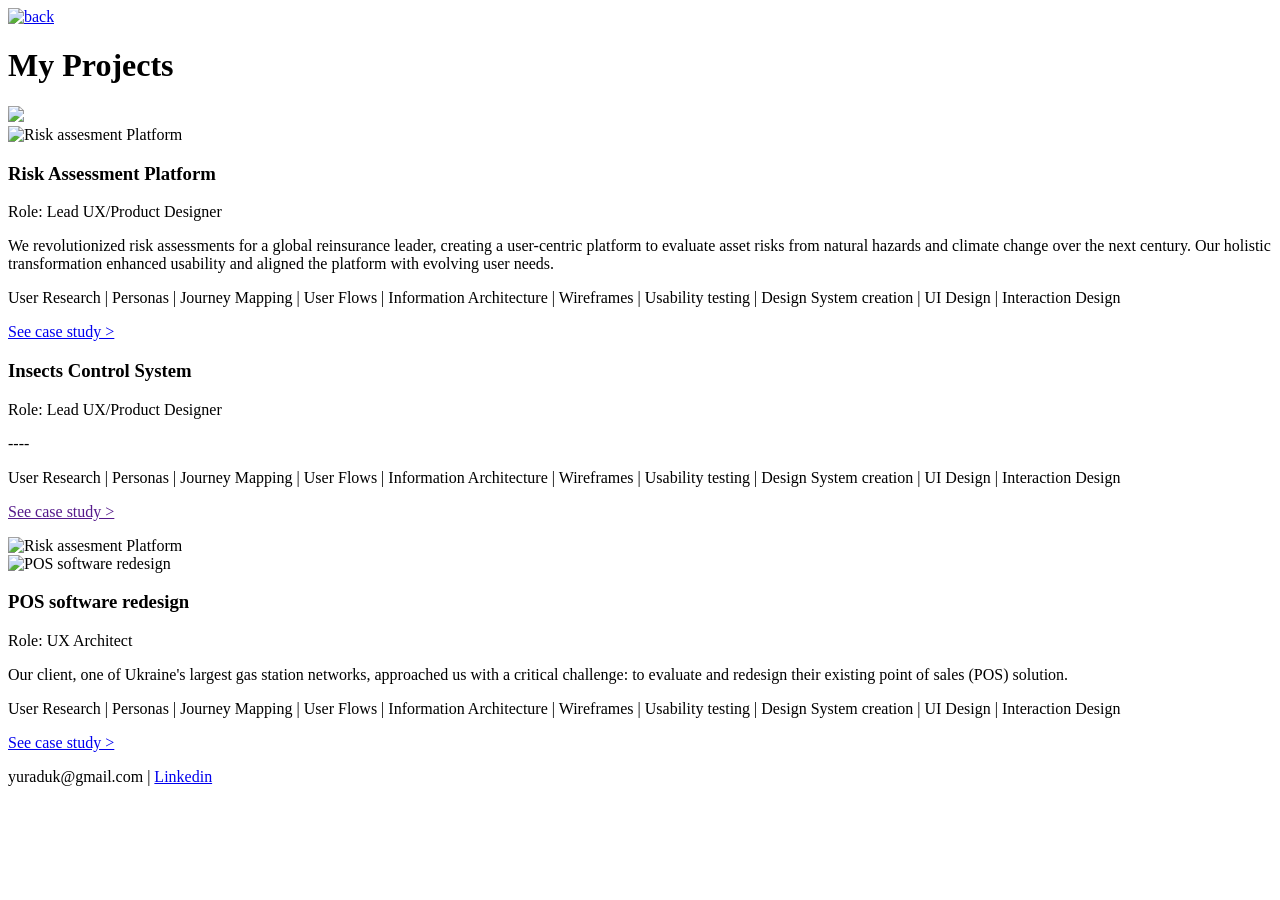
==== gallery.html @ f80f22b8 "Add files via upload" ====
<!DOCTYPE html>
<html lang="en">
<head>
    <meta charset="UTF-8">
    <meta name="viewport" content="width=device-width, initial-scale=1.0">
    <meta http-equiv="Cache-Control" content="no-cache, no-store, must-revalidate">
    <meta http-equiv="Pragma" content="no-cache">
    <meta http-equiv="Expires" content="0">
    <title>Basic HTML Page</title>
    <link rel="stylesheet" href="css/styles.css">
    <link href="https://fonts.googleapis.com/css2?family=Open+Sans:wght@400;700&display=swap" rel="stylesheet">

</head>
<body>
    <div class="header">
        <div class="row">
            <div class="title">
                <a href="index.html">
                    <img src="/img/icon_arrow.svg" alt="back">
                </a>
                <h1>My Projects</h1>
            </div>
            <img class="logo" src="/img/logo.svg">
        </div>    
            
        <!--<div class="row">
            <h4>
                Role:  <br/><br/>
                Tools:
            </h4>
            <h4>
                Lead UX Designer<br/><br/>
                User Research | Personas | Journey Mapping | User Flows | Information Architecture | <br/>Wireframes | Usability testing | Design System creation | UI Design | Interaction Design
            </h4>
        </div>-->
        
    </div>
    <div class="main-container">
        <div class="gallery">
            <div class="project" id="Risk Assesment">
                <div class="preview">
                    <img src="img/riskassesmentpreview.png" alt="Risk assesment Platform">
                </div>
                <div class="description"> <div></div>
                    <h3>Risk Assessment Platform</h3>
                    <span class="caption">Role: Lead UX/Product Designer</span> 
                    <p>We revolutionized risk assessments for a global reinsurance leader, creating a user-centric platform to evaluate asset risks from natural hazards and climate change over the next century. Our holistic transformation enhanced usability and aligned the platform with evolving user needs.</p>
                    <p class="caption"> User Research | Personas | Journey Mapping | User Flows | Information Architecture | Wireframes | Usability testing | Design System creation | UI Design | Interaction Design</p>
                    <p><a href="riskassesment.html">See case study ></a></p>
                </div>
            </div>
            <div class="project" id="Insect Control">
                <div class="description">
                    <h3>Insects Control System</h3>
                    <span class="caption">Role: Lead UX/Product Designer</span> 
                    <p>----</p>
                    <p class="caption"> User Research | Personas | Journey Mapping | User Flows | Information Architecture | Wireframes | Usability testing | Design System creation | UI Design | Interaction Design</p>
                    <p><a href="">See case study ></a></p>
                </div>
                <div class="preview">
                    <img src="img/insectcontrolpreview.png" alt="Risk assesment Platform">
                </div>
            </div>
            <div class="project" id="Risk Assesment">
                <div class="preview">
                    <img src="img/pocpreview.png" alt="POS software redesign">
                </div>
                <div class="description">
                    <h3>POS software redesign</h3>
                    <span class="caption">Role: UX Architect</span> 
                    <p>Our client, one of Ukraine's largest gas station networks, approached us with a critical challenge: to evaluate and redesign their existing point of sales (POS) solution.</p>
                    <p class="caption"> User Research | Personas | Journey Mapping | User Flows | Information Architecture | Wireframes | Usability testing | Design System creation | UI Design | Interaction Design</p>
                    <p><a href="riskassesment.html">See case study ></a></p>
                </div>
            </div>
            
        </div>
    </div>
    <footer>
        <p class="caption">yuraduk@gmail.com | <a href="https://www.linkedin.com/in/iuriiduk/">Linkedin</a></p>
    </footer>
</body>
</html>
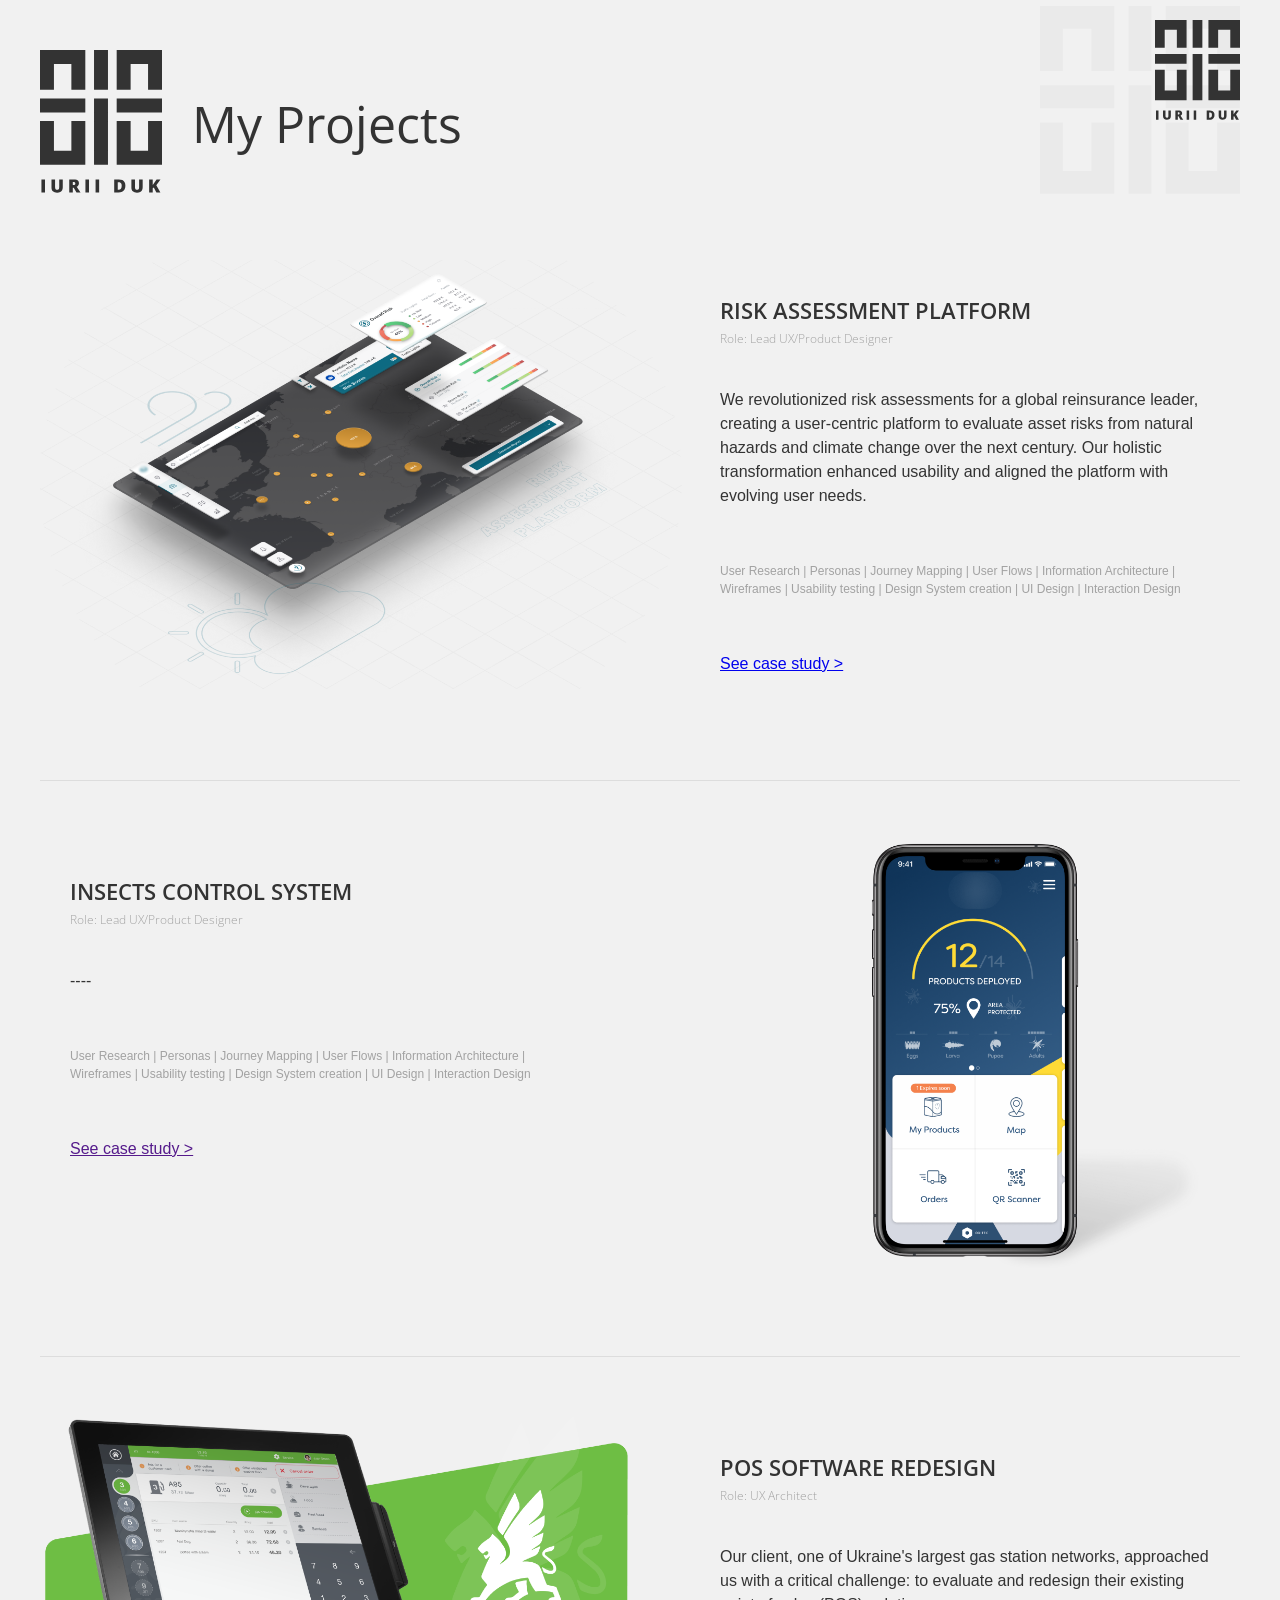
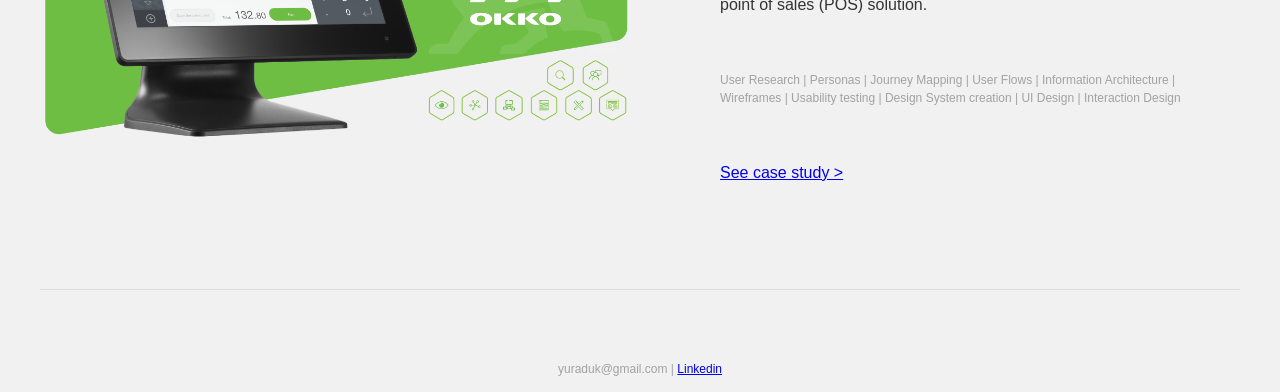
==== commit d778a3ba: "wer" ====
--- a/gallery.html
+++ b/gallery.html
@@ -16,7 +16,7 @@
         <div class="row">
             <div class="title">
                 <a href="index.html">
-                    <img src="/img/icon_arrow.svg" alt="back">
+                    <img src="img/logo.svg" alt="back">
                 </a>
                 <h1>My Projects</h1>
             </div>
--- a/css/styles.css
+++ b/css/styles.css
@@ -0,0 +1,388 @@
+/* Simple CSS Reset */
+* {
+    margin: 0;
+    padding: 0;
+    box-sizing: border-box;
+}
+
+/* Variables*/
+:root {
+    --primary-color: #333;
+    --secondary-color: #666;
+    --text-secondary: #A2A2A2;
+    --bg-color: #F1F1F1;
+    --link-color: #1891E8;
+    --sp40: 40px;
+    --sp80: 80px;
+    --sp300: 300px;
+}
+
+/* Text styles */
+
+h1, h2, h3, h4 {
+    font-family: 'Open Sans', sans-serif;
+}
+
+p, caption {
+    font-family: Helvetica, sans-serif;
+}
+
+p {
+    margin: 0 0 14px 0;
+    font-weight: lighter;
+    line-height: 24px;
+    font-size: 16px;
+}
+
+h1 {
+    font-size: 50px;
+    font-weight: normal;
+}
+
+h2 {
+    font-size: 40px;
+    font-weight: bold;
+    text-transform:uppercase;
+}
+
+h3 {
+    font-size: 22px;
+    font-weight:600;
+    text-transform:uppercase;
+    line-height: 40px;
+}
+.prjdsc h3 {
+    margin-bottom: 40px;
+}
+
+h4 {
+    font-size: 14px;
+    font-weight: normal;
+    color: var(--text-secondary);
+}
+
+.caption {
+    font-size: 12px;
+    font-weight: lighter;
+    color: var(--text-secondary);
+    line-height: 18px;
+}
+
+.button {
+    display: inline-block;
+    text-align: center;
+    padding: 10px;
+    background-color: var(--primary-color);
+    color: var(--bg-color);
+    text-decoration: none;
+    border: solid var(--secondary-color);
+}
+.button:hover {
+    text-decoration: none;
+    background-color: #ddd;
+    color: var(--primary-color);
+    border: solid var(--secondary-color);
+}
+
+/*--------MODIFYERS----------*/
+.row{
+    display: flex;
+    flex-direction: row;
+}
+.cloumn{
+    display: flex;
+    flex-direction: column;
+}
+.centerv{
+    display: flex;
+    align-items: center;
+}
+.centerh{
+    display: flex;
+    justify-content: center;
+}
+.centert{
+    text-align: center;
+}
+footer {
+    margin-top: 70px;
+    margin-bottom: 10px;
+}
+.space {
+    display: block;
+    height: 24px;
+}
+.w730{
+    width: 730px;
+}
+
+
+/*------------TEMP-------------*/
+/*div {
+    background-color: #ff000020;
+}*/
+
+/* BLOCK STYLES */
+html, body {
+height: 100%;
+margin: 0;
+}
+
+body {
+    font-family: 'Open Sans', sans-serif;
+    font-size: 14px;
+    font-weight: normal;
+    background-color: var(--bg-color);
+    color: var(--primary-color);
+    display: grid;
+    place-items: center;
+    width: 100%;
+    
+}
+
+.main-container {
+    display: flex;
+    justify-content: center;
+    align-items: center;
+    flex-direction: column;
+    width: 100%;
+    height: 100%;
+    max-width: 1200px;
+}
+
+.twocolumn {
+    width: 100%;
+    display: flex;
+    flex-direction: row;
+    justify-content: space-between;
+}
+.twocolumn > div {
+    width: 50%;
+    margin-right: 50px;
+}
+.twocolumn > div:last-child {
+    margin-left: 50px;
+    margin-right: 0px;
+}
+
+/* ------- MAIN PAGE -----*/
+.intro {
+    display: flex;
+    flex-direction: column;
+    width: 800px;
+    height: 100%;
+    align-items: center;
+    justify-content: center;
+    padding-top: 100px;
+    background-image: url('../img/symbol.svg');
+    background-position: right;
+    background-repeat: no-repeat;
+    
+}
+.brand {
+    width: 100%;
+    align-items: center;
+    display: flex;
+    justify-content:space-between;
+    height: 400px;
+}
+.brand p {
+    font-size: 30px;
+    text-align: right;
+    padding-left: 100px;
+}
+.brand .bold {
+    font-family: 'Open Sans', sans-serif;
+    font-size: 60px;
+    font-weight: bold;
+    line-height: 70px;
+}
+
+.pb {
+    margin-top: 40px;
+    padding: 20px;
+    width: 380px;
+
+}
+
+
+
+/*----------PROJECT DESCRIPTION WRAPPER ---------------*/
+.prjdsc{
+    /*border: #333 solid;*/   
+}
+.prjdsc > .block1 {
+    margin-bottom: var(--sp300);
+}
+.prjdsc > .block1:last-child {
+    margin-bottom: 0px;
+}
+
+
+
+/*---PROJECT DESCRIPTION BLOCKS -----*/
+.block1 {
+    display: flex;
+    flex-direction: column;
+    /*border: #1891E8 solid;*/
+}
+.block1 > .block2 {
+    margin-bottom: var(--sp80);
+}
+
+.block1 > .block2:last-child {
+    margin-bottom: 0px;
+}
+.block2 {
+    /*border: violet solid;*/
+}
+
+
+
+
+/* ---- SECTION TITLE STYLE ---- */
+.sectiontitle {
+    display: flex;
+    flex-direction:column;
+    justify-content: space-between;
+    align-items: center;
+}
+.sectiontitle h2 {
+    text-align: center;
+    margin-bottom: var(--sp40);
+}
+.secdetails h3{
+    margin-bottom: 0px;
+}
+.sectiontitle .secdetails{
+    display: flex;
+    flex-direction: row;
+    justify-content: space-between;
+    align-items: center;
+    width: 100%;
+}
+.sectiontitle .secdetails .leftside {
+    width: 400px;
+}
+.sectiontitle .secdetails .rightside {
+    width: 400px;
+    text-align: right;
+}
+.sectiontitle .sectiondescription {
+    text-align: center;
+    margin-top: var(--sp40);
+    width: 730px;
+}
+
+
+/*---SCROLL CONTAINER---*/
+.scroll-container {
+    width: 100%;
+    height: 500px;
+    max-width: 1200px;
+    overflow: hidden;
+    scroll-behavior: auto;
+    white-space: nowrap;
+    cursor: grab;
+    position: relative;
+}
+.content {
+    position: absolute; /* Абсолютне позиціонування */
+    top: 0;
+    left: 0;
+    width: 100%; /* Ширина контенту, що перевищує межі контейнера */
+    height: 300px; /* Висота контенту, що перевищує межі контейнера */
+}
+
+
+
+
+/*--------- Product Specific -- Risk management---*/
+.users {
+    
+    border: solid #333;
+   
+    width: 400px;
+    display: flex;
+    flex-direction: row;
+}
+.users p {
+    white-space: normal;
+    width: 600px;
+    padding-right: var(--sp40);
+}
+.users img {
+    white-space:normal;
+    width: 927px;
+
+}
+
+
+
+/* ---------GALLERY------------*/
+.header {
+    display: flex;
+    flex-direction: column;
+    align-items: top;
+    width: 100%;
+    max-width: 1200px;
+    background-image: url(../img/symbol.svg);
+    background-position: right;
+    background-size: 200px;
+    background-repeat:no-repeat;
+    padding-top: 20px;
+    height:200px;
+}
+.header .title {
+    width: 100%;
+    display: flex;
+    flex-direction: row;
+    align-items: center;
+    margin-bottom: 10px;
+}
+.header a{
+    padding-right: 30px;
+    padding-top: 30px;
+    padding-bottom: 30px;
+}
+.header a:hover{
+   background-color: var(--text-secondary);
+}
+.header .logo{
+    height: 100px;
+    align-items: center;
+}
+.header h4 {
+    margin-right: 0px;
+    margin-left: 74px;
+    margin-bottom: 20px;
+}
+
+.gallery div:hover {
+    background-color: #ebebeb;
+}
+
+.gallery .project {
+    display: flex;
+    width: 100%;
+    border-bottom: solid 1px #ddd;
+    padding-top: 60px;
+    padding-bottom: 60px;
+}
+
+.project .preview img {
+    width:650px;
+}
+
+.project .description {
+    padding: 30px;
+    width: 100%;
+    display: flex;
+    flex-direction: column;
+    justify-content: top;
+}
+
+.project .description p {
+    margin-top: var(--sp40);
+}
+
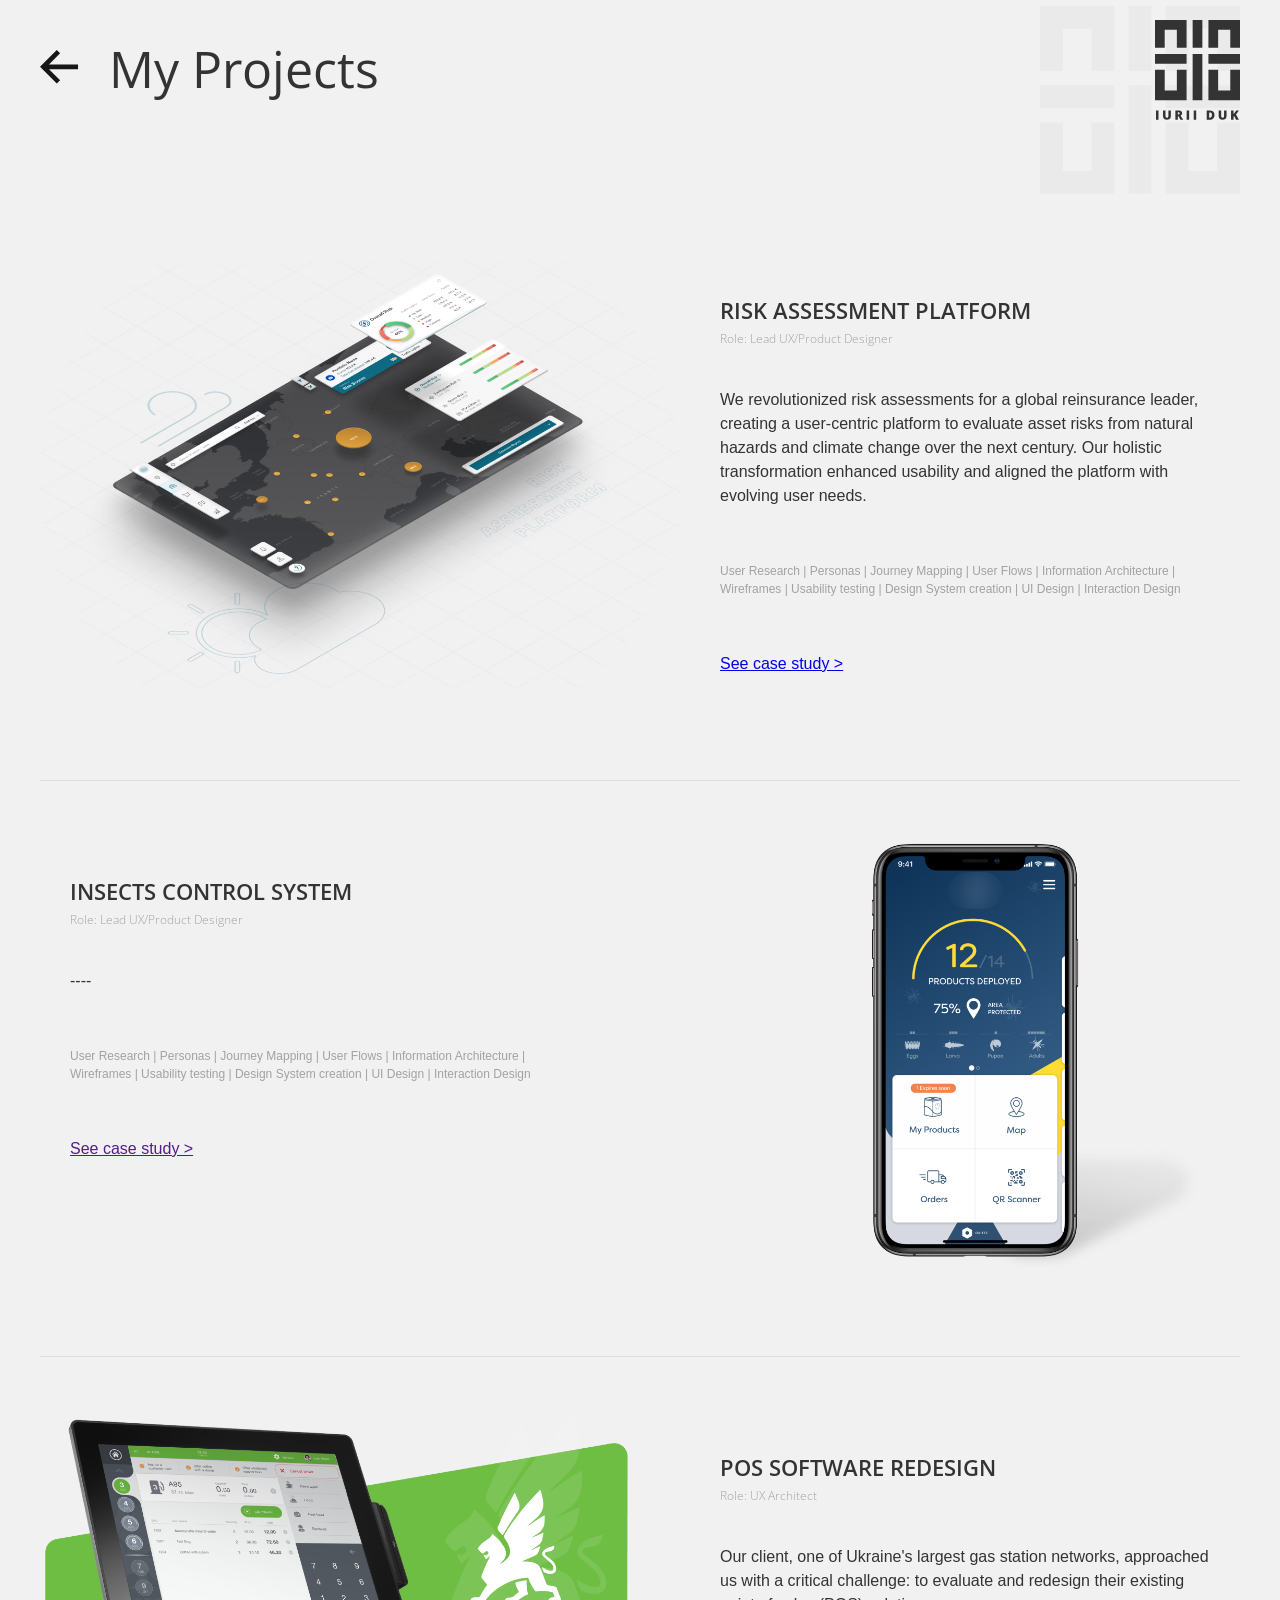
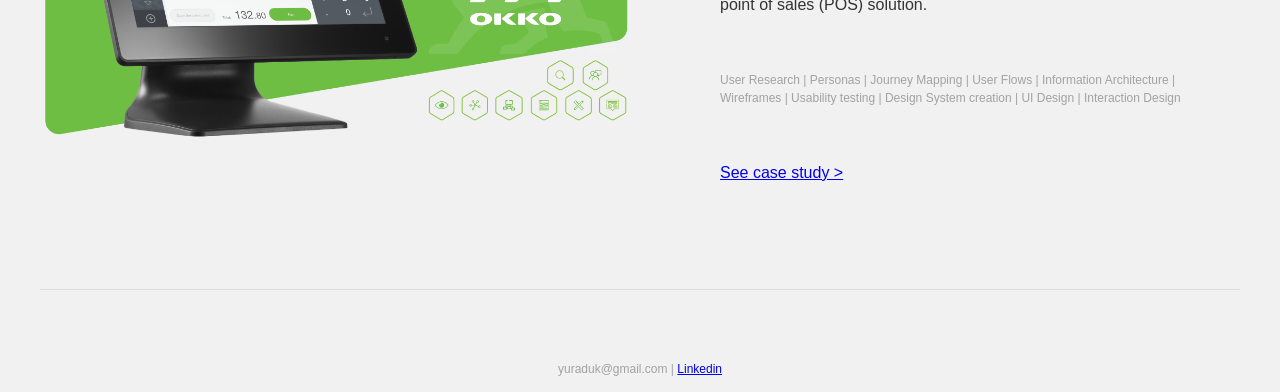
==== commit eb5ac042: "sdf" ====
--- a/gallery.html
+++ b/gallery.html
@@ -16,7 +16,7 @@
         <div class="row">
             <div class="title">
                 <a href="index.html">
-                    <img src="img/logo.svg" alt="back">
+                    <img src="img/icon_arrow.svg" alt="back">
                 </a>
                 <h1>My Projects</h1>
             </div>
